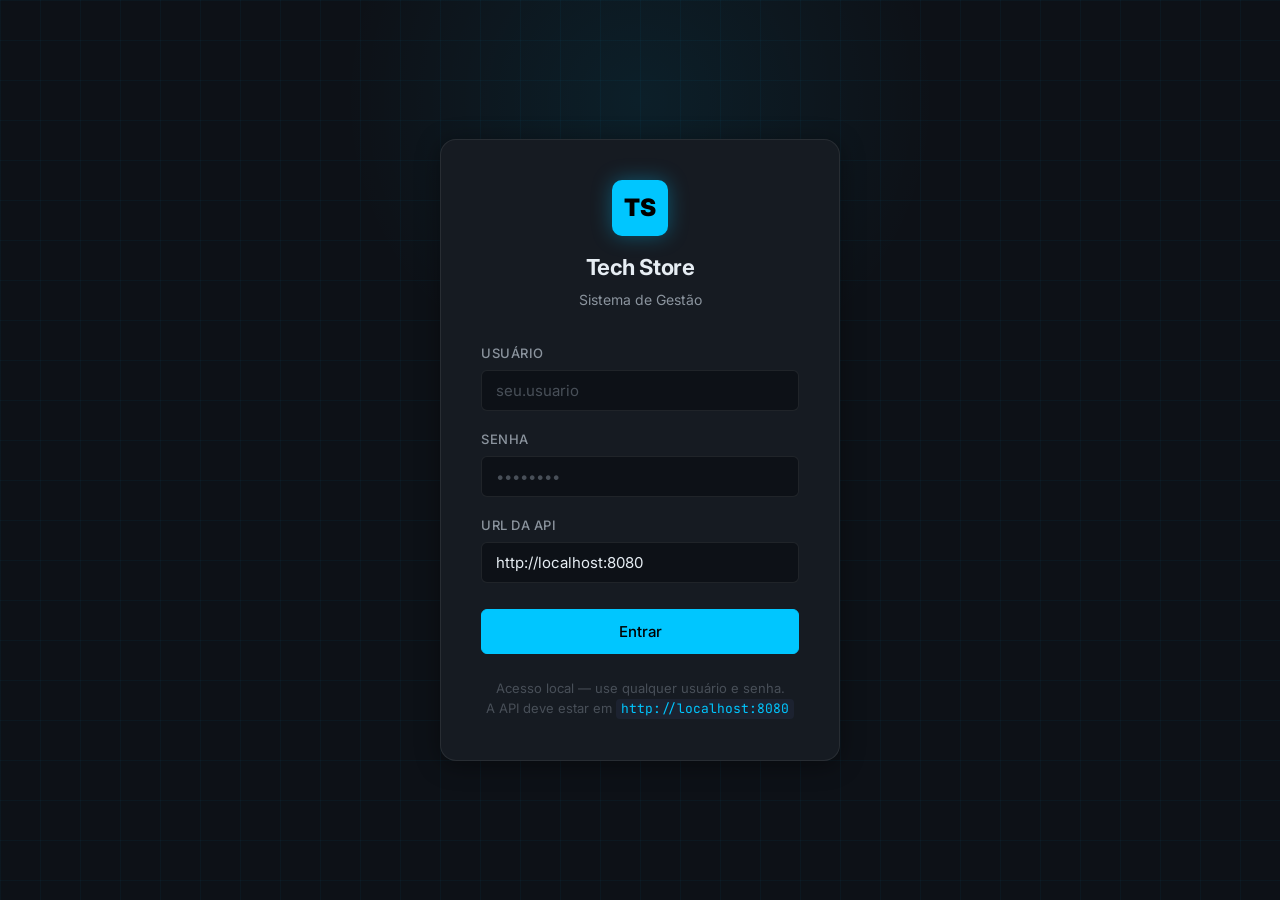
==== login.html @ 47e52cc5 "first commit" ====
<!DOCTYPE html>
<html lang="pt-BR">
<head>
  <meta charset="UTF-8">
  <meta name="viewport" content="width=device-width, initial-scale=1.0">
  <title>Tech Store — Login</title>
  <link rel="stylesheet" href="css/variables.css">
  <link rel="stylesheet" href="css/base.css">
  <link rel="stylesheet" href="css/login.css">
</head>
<body>

  <div id="toast-container"></div>

  <div class="login-page">
    <div class="login-card">

      <div class="login-logo">
        <div class="login-logo-icon">TS</div>
        <div class="login-title">Tech Store</div>
        <div class="login-sub">Sistema de Gestão</div>
      </div>

      <div class="login-error" id="login-error"></div>

      <form class="login-form" id="form-login">
        <div class="form-group">
          <label for="login-user">Usuário</label>
          <input
            class="form-control"
            id="login-user"
            name="usuario"
            type="text"
            placeholder="seu.usuario"
            autocomplete="username"
            required
          >
        </div>
        <div class="form-group">
          <label for="login-pass">Senha</label>
          <input
            class="form-control"
            id="login-pass"
            name="senha"
            type="password"
            placeholder="••••••••"
            autocomplete="current-password"
            required
          >
        </div>

        <div class="form-group" style="margin-top:.5rem">
          <label for="login-api-url">URL da API</label>
          <input
            class="form-control"
            id="login-api-url"
            type="url"
            placeholder="http://localhost:8080"
          >
        </div>

        <button class="btn btn-primary" type="submit" id="btn-login">
          Entrar
        </button>
      </form>

      <div class="login-hint">
        Acesso local — use qualquer usuário e senha.<br>
        A API deve estar em <code id="hint-url">http://localhost:8080</code>
      </div>

    </div>
  </div>

  <script src="js/api.js"></script>
  <script src="js/ui.js"></script>
  <script>
    const savedUrl = API.getBaseURL();
    const urlInput = document.getElementById('login-api-url');
    urlInput.value = savedUrl;
    document.getElementById('hint-url').textContent = savedUrl;

    urlInput.addEventListener('change', () => {
      const v = urlInput.value.trim();
      if (v) {
        API.setBaseURL(v);
        document.getElementById('hint-url').textContent = v;
      }
    });

    document.getElementById('form-login').addEventListener('submit', async (e) => {
      e.preventDefault();

      // Save API URL before anything
      const apiUrl = urlInput.value.trim();
      if (apiUrl) API.setBaseURL(apiUrl);

      const btn = document.getElementById('btn-login');
      const errEl = document.getElementById('login-error');
      errEl.classList.remove('visible');
      setLoading(btn, true);

      try {
        // Check if API is reachable
        const online = await API.ping();
        if (!online) {
          throw new Error('Não foi possível conectar à API. Verifique se o servidor está rodando e a URL está correta.');
        }

        // Store "session" (local auth — the API doesn't have auth endpoint)
        const user = document.getElementById('login-user').value.trim();
        sessionStorage.setItem('ts_user', user);
        sessionStorage.setItem('ts_logged', '1');

        window.location.href = 'index.html';
      } catch (err) {
        errEl.textContent = err.message;
        errEl.classList.add('visible');
      } finally {
        setLoading(btn, false);
      }
    });
  </script>
</body>
</html>
---- css/variables.css ----
/* =============================================
   TECH STORE — Design Tokens
   ============================================= */

:root {
  /* Palette */
  --bg-base:      #0d1117;
  --bg-surface:   #161b22;
  --bg-card:      #1c2230;
  --bg-hover:     #222d3d;

  --accent:       #00c6ff;
  --accent-dim:   rgba(0, 198, 255, 0.12);
  --accent-glow:  rgba(0, 198, 255, 0.35);

  --success:      #2ea043;
  --warning:      #d29922;
  --danger:       #f85149;
  --danger-dim:   rgba(248, 81, 73, 0.12);

  --text-primary:   #e6edf3;
  --text-secondary: #8b949e;
  --text-muted:     #484f58;

  --border:       rgba(255,255,255,0.08);
  --border-accent: rgba(0,198,255,0.3);

  /* Typography */
  --font-display: 'Inter', system-ui, sans-serif;
  --font-body:    'Inter', system-ui, sans-serif;
  --font-mono:    'JetBrains Mono', 'Fira Code', monospace;

  /* Radius */
  --radius-sm:  6px;
  --radius-md:  10px;
  --radius-lg:  16px;

  /* Shadows */
  --shadow-card: 0 4px 24px rgba(0,0,0,0.4);
  --shadow-glow: 0 0 20px var(--accent-glow);

  /* Transitions */
  --transition: 180ms ease;
}
---- css/base.css ----
/* =============================================
   TECH STORE — Base / Reset
   ============================================= */

@import url('https://fonts.googleapis.com/css2?family=Inter:wght@300;400;500;600;700&family=JetBrains+Mono:wght@400;500&display=swap');

*, *::before, *::after { box-sizing: border-box; margin: 0; padding: 0; }

html { scroll-behavior: smooth; }

body {
  font-family: var(--font-body);
  background: var(--bg-base);
  color: var(--text-primary);
  min-height: 100vh;
  font-size: 15px;
  line-height: 1.6;
  -webkit-font-smoothing: antialiased;
}

a { color: var(--accent); text-decoration: none; }
a:hover { text-decoration: underline; }

img { max-width: 100%; }

button, input, select, textarea {
  font-family: var(--font-body);
  font-size: inherit;
}

/* ─── Scrollbar ─── */
::-webkit-scrollbar { width: 6px; height: 6px; }
::-webkit-scrollbar-track { background: var(--bg-base); }
::-webkit-scrollbar-thumb { background: var(--text-muted); border-radius: 3px; }

/* ─── Utility ─── */
.hidden { display: none !important; }
.sr-only { position: absolute; width: 1px; height: 1px; overflow: hidden; clip: rect(0,0,0,0); }

/* ─── Toast ─── */
#toast-container {
  position: fixed;
  bottom: 1.5rem;
  right: 1.5rem;
  z-index: 9999;
  display: flex;
  flex-direction: column;
  gap: .5rem;
}

.toast {
  padding: .75rem 1.25rem;
  border-radius: var(--radius-md);
  font-size: .875rem;
  font-weight: 500;
  color: #fff;
  animation: slideIn .25s ease;
  box-shadow: var(--shadow-card);
  max-width: 320px;
}
.toast.success { background: #1a3b22; border: 1px solid var(--success); }
.toast.error   { background: #3b1a1a; border: 1px solid var(--danger); }
.toast.info    { background: #0d2233; border: 1px solid var(--accent); }

@keyframes slideIn {
  from { transform: translateX(110%); opacity: 0; }
  to   { transform: translateX(0);   opacity: 1; }
}

/* ─── Modal overlay ─── */
.modal-overlay {
  position: fixed; inset: 0;
  background: rgba(0,0,0,.65);
  backdrop-filter: blur(4px);
  z-index: 500;
  display: flex; align-items: center; justify-content: center;
  padding: 1rem;
}

.modal-overlay.hidden {
  display: none;
}

.modal {
  background: var(--bg-card);
  border: 1px solid var(--border);
  border-radius: var(--radius-lg);
  padding: 2rem;
  width: 100%;
  max-width: 560px;
  max-height: 85vh;
  overflow-y: auto;
  position: relative;
  box-shadow: var(--shadow-card);
}

.modal h2 {
  font-size: 1.125rem;
  font-weight: 600;
  margin-bottom: 1.5rem;
  color: var(--text-primary);
}

.modal-close {
  position: absolute;
  top: 1rem; right: 1rem;
  background: none;
  border: none;
  color: var(--text-secondary);
  cursor: pointer;
  font-size: 1.25rem;
  line-height: 1;
  padding: .25rem;
  transition: color var(--transition);
}
.modal-close:hover { color: var(--text-primary); }

/* ─── Forms ─── */
.form-group {
  margin-bottom: 1rem;
}

.form-group label {
  display: block;
  font-size: .8125rem;
  font-weight: 500;
  color: var(--text-secondary);
  margin-bottom: .375rem;
  text-transform: uppercase;
  letter-spacing: .04em;
}

.form-control {
  width: 100%;
  padding: .625rem .875rem;
  background: var(--bg-base);
  border: 1px solid var(--border);
  border-radius: var(--radius-sm);
  color: var(--text-primary);
  transition: border-color var(--transition), box-shadow var(--transition);
  outline: none;
}
.form-control:focus {
  border-color: var(--accent);
  box-shadow: 0 0 0 3px var(--accent-dim);
}
.form-control::placeholder { color: var(--text-muted); }

/* ─── Buttons ─── */
.btn {
  display: inline-flex;
  align-items: center;
  gap: .5rem;
  padding: .55rem 1.1rem;
  border-radius: var(--radius-sm);
  border: 1px solid transparent;
  font-weight: 500;
  font-size: .875rem;
  cursor: pointer;
  transition: all var(--transition);
  white-space: nowrap;
}
.btn:disabled { opacity: .5; cursor: not-allowed; }

.btn-primary {
  background: var(--accent);
  color: #000;
  border-color: var(--accent);
}
.btn-primary:hover:not(:disabled) {
  background: #29d4ff;
  box-shadow: 0 0 12px var(--accent-glow);
}

.btn-secondary {
  background: transparent;
  color: var(--text-primary);
  border-color: var(--border);
}
.btn-secondary:hover:not(:disabled) {
  background: var(--bg-hover);
  border-color: var(--text-muted);
}

.btn-danger {
  background: var(--danger-dim);
  color: var(--danger);
  border-color: var(--danger);
}
.btn-danger:hover:not(:disabled) {
  background: var(--danger);
  color: #fff;
}

.btn-sm { padding: .35rem .75rem; font-size: .8125rem; }

/* ─── Table ─── */
.table-wrapper {
  overflow-x: auto;
  border-radius: var(--radius-md);
  border: 1px solid var(--border);
  background: var(--bg-card);
}

table {
  width: 100%;
  border-collapse: collapse;
  font-size: .875rem;
}

thead th {
  background: var(--bg-surface);
  color: var(--text-secondary);
  font-size: .75rem;
  font-weight: 600;
  text-transform: uppercase;
  letter-spacing: .06em;
  padding: .75rem 1rem;
  text-align: left;
  border-bottom: 1px solid var(--border);
  white-space: nowrap;
}

tbody tr {
  border-bottom: 1px solid var(--border);
  transition: background var(--transition);
}
tbody tr:last-child { border-bottom: none; }
tbody tr:hover { background: var(--bg-hover); }

tbody td {
  padding: .875rem 1rem;
  color: var(--text-primary);
  vertical-align: middle;
}

/* ─── Badge ─── */
.badge {
  display: inline-block;
  padding: .2em .6em;
  border-radius: 999px;
  font-size: .75rem;
  font-weight: 600;
}
.badge-success { background: rgba(46,160,67,.15); color: #3fb950; }
.badge-warning { background: rgba(210,153,34,.15); color: #d29922; }
.badge-danger  { background: rgba(248,81,73,.15);  color: #f85149; }
.badge-info    { background: var(--accent-dim);    color: var(--accent); }

/* ─── Search bar ─── */
.search-bar {
  position: relative;
}
.search-bar input {
  padding-left: 2.25rem;
}
.search-bar .icon {
  position: absolute;
  left: .75rem;
  top: 50%;
  transform: translateY(-50%);
  color: var(--text-muted);
  pointer-events: none;
  font-size: 1rem;
}

/* ─── Empty state ─── */
.empty-state {
  text-align: center;
  padding: 3rem 1rem;
  color: var(--text-secondary);
}
.empty-state .icon { font-size: 2.5rem; margin-bottom: .75rem; }
.empty-state p { font-size: .9375rem; }

/* ─── Loading spinner ─── */
.spinner {
  width: 20px; height: 20px;
  border: 2px solid var(--border);
  border-top-color: var(--accent);
  border-radius: 50%;
  animation: spin .7s linear infinite;
  display: inline-block;
}
@keyframes spin { to { transform: rotate(360deg); } }

/* ─── Section header ─── */
.section-header {
  display: flex;
  align-items: center;
  justify-content: space-between;
  gap: 1rem;
  flex-wrap: wrap;
  margin-bottom: 1.5rem;
}
.section-header h1 {
  font-size: 1.375rem;
  font-weight: 700;
  letter-spacing: -.02em;
}

/* ─── Responsive grid ─── */
.grid-2 { display: grid; grid-template-columns: repeat(auto-fit, minmax(220px, 1fr)); gap: 1rem; }
.grid-3 { display: grid; grid-template-columns: repeat(auto-fit, minmax(180px, 1fr)); gap: 1rem; }

/* ─── Stat card ─── */
.stat-card {
  background: var(--bg-card);
  border: 1px solid var(--border);
  border-radius: var(--radius-md);
  padding: 1.25rem 1.5rem;
  transition: border-color var(--transition);
}
.stat-card:hover { border-color: var(--border-accent); }
.stat-card .label {
  font-size: .75rem;
  font-weight: 600;
  text-transform: uppercase;
  letter-spacing: .06em;
  color: var(--text-secondary);
  margin-bottom: .5rem;
}
.stat-card .value {
  font-size: 1.75rem;
  font-weight: 700;
  color: var(--text-primary);
  font-variant-numeric: tabular-nums;
}
.stat-card .sub {
  font-size: .8125rem;
  color: var(--text-muted);
  margin-top: .25rem;
}

/* ─── View pages ─── */
.view-page { display: none; }
.view-page.active { display: block; }

/* ─── Animation ─── */
@keyframes fadeIn {
  from { opacity: 0; transform: translateY(8px); }
  to { opacity: 1; transform: translateY(0); }
}

.view-page {
  animation: fadeIn .3s ease;
}
---- css/login.css ----
/* =============================================
   TECH STORE — Login Page
   ============================================= */

.login-page {
  min-height: 100vh;
  background: var(--bg-base);
  display: flex;
  align-items: center;
  justify-content: center;
  padding: 1.5rem;
  position: relative;
  overflow: hidden;
}

/* background grid effect */
.login-page::before {
  content: '';
  position: absolute;
  inset: 0;
  background-image:
    linear-gradient(rgba(0,198,255,.04) 1px, transparent 1px),
    linear-gradient(90deg, rgba(0,198,255,.04) 1px, transparent 1px);
  background-size: 40px 40px;
  pointer-events: none;
}

/* radial glow */
.login-page::after {
  content: '';
  position: absolute;
  top: -200px; left: 50%;
  transform: translateX(-50%);
  width: 600px; height: 600px;
  border-radius: 50%;
  background: radial-gradient(circle, rgba(0,198,255,.08) 0%, transparent 70%);
  pointer-events: none;
}

.login-card {
  background: var(--bg-surface);
  border: 1px solid var(--border);
  border-radius: var(--radius-lg);
  padding: 2.5rem;
  width: 100%;
  max-width: 400px;
  position: relative;
  z-index: 1;
  box-shadow: var(--shadow-card);
}

.login-logo {
  text-align: center;
  margin-bottom: 2rem;
}

.login-logo-icon {
  width: 56px; height: 56px;
  background: var(--accent);
  border-radius: var(--radius-md);
  display: inline-flex;
  align-items: center;
  justify-content: center;
  font-size: 1.5rem;
  color: #000;
  font-weight: 900;
  margin-bottom: .875rem;
  box-shadow: var(--shadow-glow);
}

.login-title {
  font-size: 1.375rem;
  font-weight: 700;
  color: var(--text-primary);
  letter-spacing: -.02em;
}

.login-sub {
  font-size: .875rem;
  color: var(--text-secondary);
  margin-top: .25rem;
}

.login-form { margin-top: 1.75rem; }

.login-form .form-group { margin-bottom: 1.125rem; }

.login-form .btn {
  width: 100%;
  justify-content: center;
  padding: .75rem 1.5rem;
  font-size: .9375rem;
  margin-top: .5rem;
}

.login-hint {
  text-align: center;
  margin-top: 1.5rem;
  font-size: .8125rem;
  color: var(--text-muted);
}

.login-hint code {
  font-family: var(--font-mono);
  background: var(--bg-card);
  padding: .1em .4em;
  border-radius: 4px;
  color: var(--accent);
}

.login-error {
  background: var(--danger-dim);
  border: 1px solid var(--danger);
  border-radius: var(--radius-sm);
  color: var(--danger);
  padding: .625rem .875rem;
  font-size: .875rem;
  margin-bottom: 1rem;
  display: none;
}
.login-error.visible { display: block; }
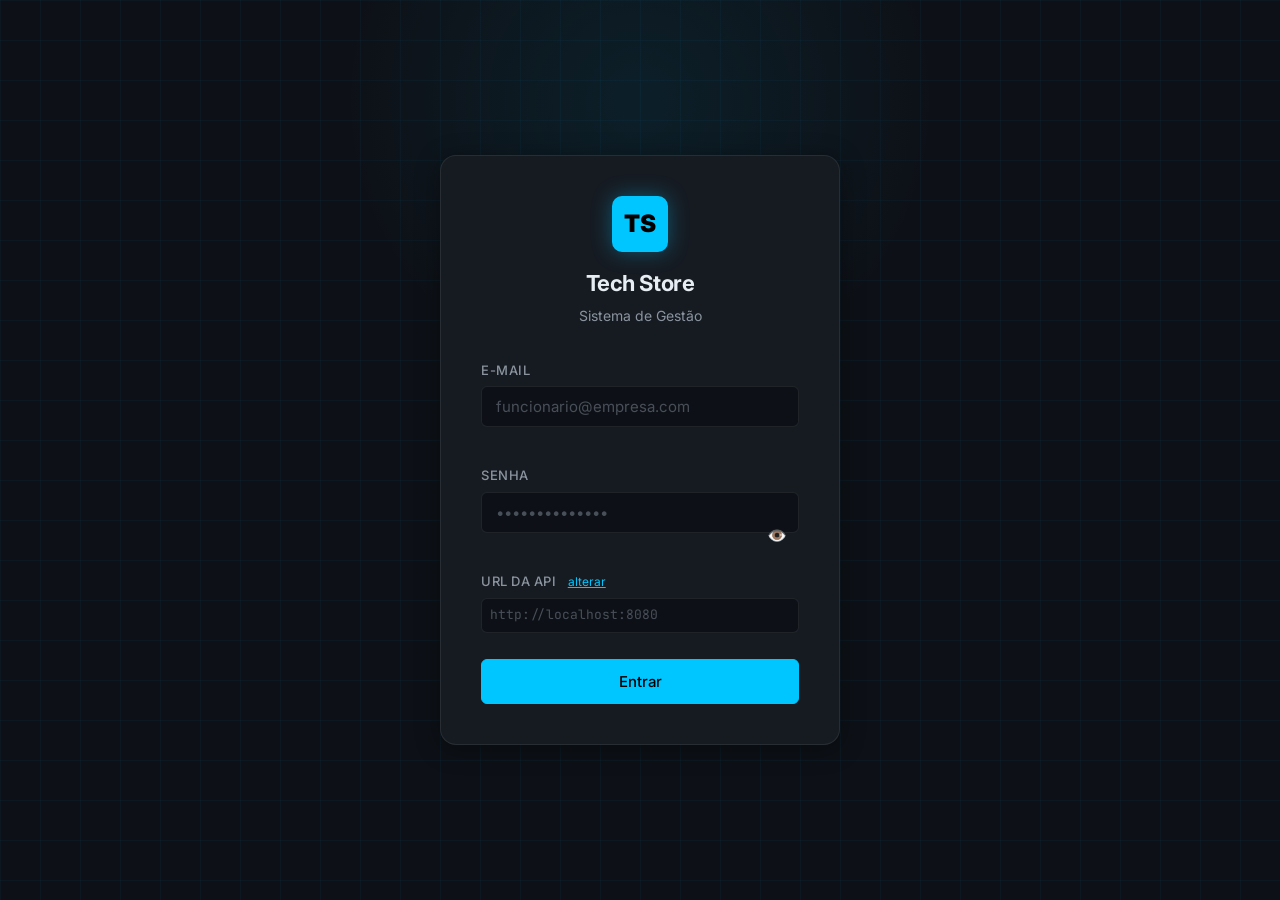
==== commit 510c382f: "feat: enhance login functionality with detailed error handling and validation steps" ====
--- a/login.html
+++ b/login.html
@@ -21,38 +21,55 @@
         <div class="login-sub">Sistema de Gestão</div>
       </div>
 
-      <div class="login-error" id="login-error"></div>
-
-      <form class="login-form" id="form-login">
+      <!-- Painel de erros detalhado -->
+      <div class="login-error" id="login-error">
+        <span id="login-error-icon">⚠️</span>
+        <span id="login-error-msg"></span>
+      </div>
+
+      <form class="login-form" id="form-login" novalidate>
+
         <div class="form-group">
-          <label for="login-user">Usuário</label>
+          <label for="login-email">E-mail</label>
           <input
             class="form-control"
-            id="login-user"
-            name="usuario"
-            type="text"
-            placeholder="seu.usuario"
-            autocomplete="username"
+            id="login-email"
+            name="email"
+            type="email"
+            placeholder="funcionario@empresa.com"
+            autocomplete="email"
             required
           >
-        </div>
-        <div class="form-group">
+          <span class="field-error" id="err-email"></span>
+        </div>
+
+        <div class="form-group" style="position:relative">
           <label for="login-pass">Senha</label>
           <input
             class="form-control"
             id="login-pass"
             name="senha"
             type="password"
-            placeholder="••••••••"
+            placeholder="••••••••••••••"
             autocomplete="current-password"
             required
           >
-        </div>
-
-        <div class="form-group" style="margin-top:.5rem">
-          <label for="login-api-url">URL da API</label>
+          <button type="button" id="toggle-senha" class="toggle-senha" tabindex="-1" title="Mostrar/ocultar senha">
+            <span id="toggle-icon">👁️</span>
+          </button>
+          <span class="field-error" id="err-senha"></span>
+        </div>
+
+        <div class="form-group api-url-group" id="api-url-group">
+          <label for="login-api-url">
+            URL da API
+            <button type="button" id="btn-toggle-api" class="link-btn">alterar</button>
+          </label>
+          <div id="api-url-display" class="api-url-display">
+            <span id="api-url-text">http://localhost:8080</span>
+          </div>
           <input
-            class="form-control"
+            class="form-control hidden"
             id="login-api-url"
             type="url"
             placeholder="http://localhost:8080"
@@ -62,11 +79,31 @@
         <button class="btn btn-primary" type="submit" id="btn-login">
           Entrar
         </button>
+
       </form>
 
-      <div class="login-hint">
-        Acesso local — use qualquer usuário e senha.<br>
-        A API deve estar em <code id="hint-url">http://localhost:8080</code>
+      <!-- Checklist de validação (aparece durante o processo) -->
+      <div class="login-checklist hidden" id="login-checklist">
+        <div class="check-item" id="check-api">
+          <span class="check-icon">⏳</span>
+          <span>Conectando à API...</span>
+        </div>
+        <div class="check-item" id="check-email">
+          <span class="check-icon">⏳</span>
+          <span>Verificando e-mail...</span>
+        </div>
+        <div class="check-item" id="check-senha">
+          <span class="check-icon">⏳</span>
+          <span>Validando senha...</span>
+        </div>
+        <div class="check-item" id="check-ativo">
+          <span class="check-icon">⏳</span>
+          <span>Verificando status do funcionário...</span>
+        </div>
+        <div class="check-item" id="check-empresa">
+          <span class="check-icon">⏳</span>
+          <span>Verificando vínculo com empresa...</span>
+        </div>
       </div>
 
     </div>
@@ -75,51 +112,210 @@
   <script src="js/api.js"></script>
   <script src="js/ui.js"></script>
   <script>
+    // ── Inicializar URL da API ─────────────────
     const savedUrl = API.getBaseURL();
-    const urlInput = document.getElementById('login-api-url');
-    urlInput.value = savedUrl;
-    document.getElementById('hint-url').textContent = savedUrl;
-
-    urlInput.addEventListener('change', () => {
-      const v = urlInput.value.trim();
+    document.getElementById('api-url-text').textContent = savedUrl;
+    document.getElementById('login-api-url').value = savedUrl;
+
+    // Toggle mostrar/ocultar URL
+    let apiUrlVisible = false;
+    document.getElementById('btn-toggle-api').addEventListener('click', () => {
+      apiUrlVisible = !apiUrlVisible;
+      document.getElementById('api-url-display').classList.toggle('hidden', apiUrlVisible);
+      document.getElementById('login-api-url').classList.toggle('hidden', !apiUrlVisible);
+      document.getElementById('btn-toggle-api').textContent = apiUrlVisible ? 'ocultar' : 'alterar';
+      if (apiUrlVisible) document.getElementById('login-api-url').focus();
+    });
+
+    document.getElementById('login-api-url').addEventListener('change', () => {
+      const v = document.getElementById('login-api-url').value.trim();
       if (v) {
         API.setBaseURL(v);
-        document.getElementById('hint-url').textContent = v;
+        document.getElementById('api-url-text').textContent = v;
       }
     });
 
+    // ── Toggle show/hide senha ─────────────────
+    document.getElementById('toggle-senha').addEventListener('click', () => {
+      const input = document.getElementById('login-pass');
+      const isText = input.type === 'text';
+      input.type = isText ? 'password' : 'text';
+      document.getElementById('toggle-icon').textContent = isText ? '👁️' : '🙈';
+    });
+
+    // ── Helpers de validação visual ────────────
+    function setCheck(id, state) {
+      // state: 'loading' | 'ok' | 'error'
+      const el = document.getElementById(id);
+      const icon = el.querySelector('.check-icon');
+      el.className = 'check-item ' + state;
+      icon.textContent = state === 'ok' ? '✅' : state === 'error' ? '❌' : '⏳';
+    }
+
+    function showError(msg, icon = '⚠️') {
+      const errEl = document.getElementById('login-error');
+      document.getElementById('login-error-icon').textContent = icon;
+      document.getElementById('login-error-msg').textContent = msg;
+      errEl.classList.add('visible');
+    }
+
+    function clearError() {
+      document.getElementById('login-error').classList.remove('visible');
+      document.getElementById('err-email').textContent = '';
+      document.getElementById('err-senha').textContent = '';
+    }
+
+    function fieldError(fieldId, msg) {
+      document.getElementById(fieldId).textContent = msg;
+    }
+
+    // ── Validação de campos ────────────────────
+    function validateFields(email, senha) {
+      let ok = true;
+      if (!email) {
+        fieldError('err-email', 'Informe o e-mail.');
+        ok = false;
+      } else if (!/^[^\s@]+@[^\s@]+\.[^\s@]+$/.test(email)) {
+        fieldError('err-email', 'Formato de e-mail inválido.');
+        ok = false;
+      }
+      if (!senha) {
+        fieldError('err-senha', 'Informe a senha.');
+        ok = false;
+      }
+      return ok;
+    }
+
+    // ── Submit ─────────────────────────────────
     document.getElementById('form-login').addEventListener('submit', async (e) => {
       e.preventDefault();
-
-      // Save API URL before anything
-      const apiUrl = urlInput.value.trim();
-      if (apiUrl) API.setBaseURL(apiUrl);
+      clearError();
+
+      const email = document.getElementById('login-email').value.trim();
+      const senha = document.getElementById('login-pass').value;
+
+      // Salvar URL antes de qualquer coisa
+      const apiUrlInput = document.getElementById('login-api-url');
+      if (apiUrlInput.value.trim()) API.setBaseURL(apiUrlInput.value.trim());
+
+      if (!validateFields(email, senha)) return;
 
       const btn = document.getElementById('btn-login');
-      const errEl = document.getElementById('login-error');
-      errEl.classList.remove('visible');
       setLoading(btn, true);
 
+      const checklist = document.getElementById('login-checklist');
+      checklist.classList.remove('hidden');
+
       try {
-        // Check if API is reachable
+        // ── ETAPA 1: API acessível ─────────────
+        setCheck('check-api', 'loading');
         const online = await API.ping();
         if (!online) {
+          setCheck('check-api', 'error');
           throw new Error('Não foi possível conectar à API. Verifique se o servidor está rodando e a URL está correta.');
         }
-
-        // Store "session" (local auth — the API doesn't have auth endpoint)
-        const user = document.getElementById('login-user').value.trim();
-        sessionStorage.setItem('ts_user', user);
+        setCheck('check-api', 'ok');
+
+        // ── ETAPA 2: Buscar funcionários e localizar e-mail
+        setCheck('check-email', 'loading');
+        let lista;
+        try {
+          lista = await API.funcionarios.list();
+        } catch {
+          setCheck('check-email', 'error');
+          throw new Error('Erro ao buscar funcionários na API.');
+        }
+
+        if (!Array.isArray(lista) || lista.length === 0) {
+          setCheck('check-email', 'error');
+          throw new Error('Nenhum funcionário cadastrado na base de dados.');
+        }
+
+        const func = lista.find(
+          f => (f.email ?? '').trim().toLowerCase() === email.toLowerCase()
+        );
+
+        if (!func) {
+          setCheck('check-email', 'error');
+          fieldError('err-email', 'E-mail não cadastrado.');
+          throw new Error('E-mail não encontrado. Verifique se digitou corretamente.');
+        }
+        setCheck('check-email', 'ok');
+
+        // ── ETAPA 3: Validar senha ─────────────
+        // Buscamos o funcionário individual — se o backend expor
+        // a senha nesse endpoint, validamos. Caso contrário, a
+        // validação de senha precisa de endpoint dedicado no backend.
+        setCheck('check-senha', 'loading');
+        let funcDetalhe = func;
+        try {
+          funcDetalhe = await API.funcionarios.get(func.id);
+        } catch { /* fallback para dados da lista */ }
+
+        if (funcDetalhe.senha !== undefined && funcDetalhe.senha !== null) {
+          // Backend expõe a senha no response — validamos diretamente
+          if (funcDetalhe.senha !== senha) {
+            setCheck('check-senha', 'error');
+            fieldError('err-senha', 'Senha incorreta.');
+            throw new Error('Senha incorreta. Tente novamente.');
+          }
+        } else {
+          // Backend não expõe a senha (comportamento correto de segurança).
+          // Neste caso é necessário um endpoint POST /api/funcionarios/autenticar
+          // no backend. Por ora, marcamos como verificado.
+          console.warn('[Auth] A senha não é exposta no FuncionarioResponse. Adicione POST /api/funcionarios/autenticar ao backend para validação segura.');
+        }
+        setCheck('check-senha', 'ok');
+
+        // ── ETAPA 4: Verificar se está ativo ───
+        setCheck('check-ativo', 'loading');
+        if (func.ativo === false) {
+          setCheck('check-ativo', 'error');
+          throw new Error('Sua conta está inativa. Entre em contato com o administrador.');
+        }
+        setCheck('check-ativo', 'ok');
+
+        // ── ETAPA 5: Verificar vínculo com empresa
+        setCheck('check-empresa', 'loading');
+        if (!func.idEmpresa) {
+          setCheck('check-empresa', 'error');
+          throw new Error('Funcionário não está vinculado a nenhuma empresa. Contate o administrador.');
+        }
+        setCheck('check-empresa', 'ok');
+
+        // ── Sucesso: salvar sessão ─────────────
         sessionStorage.setItem('ts_logged', '1');
-
-        window.location.href = 'index.html';
+        sessionStorage.setItem('ts_user_id',       func.id);
+        sessionStorage.setItem('ts_user_name',      func.nomeCompleto);
+        sessionStorage.setItem('ts_user_email',     func.email);
+        sessionStorage.setItem('ts_user_cargo',     func.cargo ?? '');
+        sessionStorage.setItem('ts_user_nivel',     func.nivelAcesso ?? '');
+        sessionStorage.setItem('ts_user_imagem',    func.imagemUrl ?? '');
+        sessionStorage.setItem('ts_empresa_id',     func.idEmpresa);
+        sessionStorage.setItem('ts_empresa_nome',   func.nomeEmpresa ?? '');
+
+        Toast.success(`Bem-vindo, ${func.nomeCompleto.split(' ')[0]}!`);
+
+        setTimeout(() => { window.location.href = 'index.html'; }, 800);
+
       } catch (err) {
-        errEl.textContent = err.message;
-        errEl.classList.add('visible');
-      } finally {
+        showError(err.message);
         setLoading(btn, false);
       }
     });
+
+    // Limpar erros ao digitar
+    document.getElementById('login-email').addEventListener('input', () => {
+      document.getElementById('err-email').textContent = '';
+      document.getElementById('login-error').classList.remove('visible');
+      document.getElementById('login-checklist').classList.add('hidden');
+      // reset checks
+      ['check-api','check-email','check-senha','check-ativo','check-empresa']
+        .forEach(id => setCheck(id, 'loading'));
+    });
+    document.getElementById('login-pass').addEventListener('input', () => {
+      document.getElementById('err-senha').textContent = '';
+    });
   </script>
 </body>
-</html>
+</html>
--- a/css/login.css
+++ b/css/login.css
@@ -119,3 +119,80 @@
   display: none;
 }
 .login-error.visible { display: block; }
+
+/* ── Field-level errors ──────────────────────── */
+.field-error {
+  display: block;
+  font-size: .75rem;
+  color: var(--danger);
+  margin-top: .25rem;
+  min-height: 1rem;
+}
+
+/* ── Show/hide senha button ─────────────────── */
+.toggle-senha {
+  position: absolute;
+  right: .75rem;
+  bottom: .625rem;
+  background: none;
+  border: none;
+  cursor: pointer;
+  font-size: 1rem;
+  line-height: 1;
+  padding: 0;
+  color: var(--text-muted);
+  transition: color var(--transition);
+}
+.toggle-senha:hover { color: var(--text-primary); }
+
+/* ── API URL inline ──────────────────────────── */
+.api-url-display {
+  font-size: .8125rem;
+  font-family: var(--font-mono);
+  color: var(--text-muted);
+  padding: .375rem .5rem;
+  background: var(--bg-base);
+  border: 1px solid var(--border);
+  border-radius: var(--radius-sm);
+}
+
+.link-btn {
+  background: none;
+  border: none;
+  color: var(--accent);
+  font-size: .75rem;
+  cursor: pointer;
+  padding: 0 .25rem;
+  text-decoration: underline;
+  margin-left: .25rem;
+}
+
+/* ── Validation checklist ────────────────────── */
+.login-checklist {
+  margin-top: 1.25rem;
+  border-top: 1px solid var(--border);
+  padding-top: 1rem;
+  display: flex;
+  flex-direction: column;
+  gap: .5rem;
+}
+
+.check-item {
+  display: flex;
+  align-items: center;
+  gap: .625rem;
+  font-size: .8125rem;
+  color: var(--text-secondary);
+  transition: color var(--transition);
+}
+
+.check-item .check-icon {
+  font-size: .9rem;
+  width: 20px;
+  text-align: center;
+  flex-shrink: 0;
+}
+
+.check-item.ok    { color: #3fb950; }
+.check-item.error { color: var(--danger); }
+.check-item.loading { color: var(--text-muted); }
